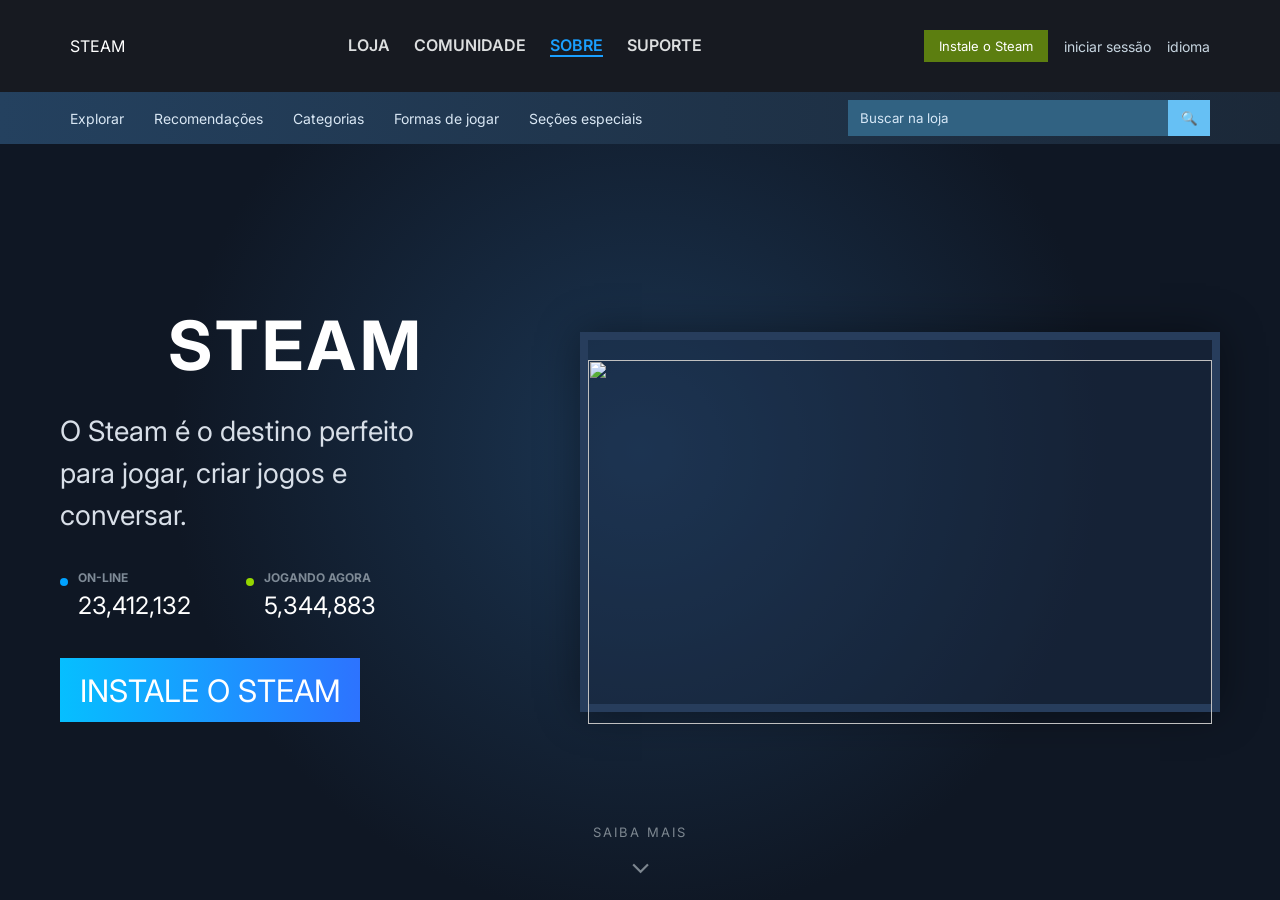
==== index2.html @ 326760f1 "adicionado mais 2 paginas" ====
<!DOCTYPE html>
<html lang="pt-BR">
<head>
  <meta charset="UTF-8">
  <meta name="viewport" content="width=device-width, initial-scale=1.0">

  <title>Steam Replica</title>

  <link rel="stylesheet" href="style2.css">

  <link rel="preconnect" href="https://fonts.googleapis.com">
  <link rel="preconnect" href="https://fonts.gstatic.com" crossorigin>

  <link href="https://fonts.googleapis.com/css2?family=Inter:wght@400;500;600;700&display=swap" rel="stylesheet">
</head>
<body>

  <header class="topbar">

    <div class="left-nav">

        <span>STEAM</span>
      </div>

      <nav>
        <a href="#">LOJA</a>
        <a href="#">COMUNIDADE</a>
        <a class="active" href="#">SOBRE</a>
        <a href="#">SUPORTE</a>
      </nav>

    </div>

    <div class="right-nav">

      <button class="install-btn">
        Instale o Steam
      </button>

      <a href="#">iniciar sessão</a>
      <a href="#">idioma</a>

    </div>

  </header>

  <section class="subnav">

    <div class="sub-links">
      <a href="#">Explorar</a>
      <a href="#">Recomendações</a>
      <a href="#">Categorias</a>
      <a href="#">Formas de jogar</a>
      <a href="#">Seções especiais</a>
    </div>

    <div class="search-box">
      <input type="text" placeholder="Buscar na loja">
      <button>🔍</button>
    </div>

  </section>

  <main class="hero">

    <div class="hero-left">

      <div class="steam-title">

        <img
          src="https://upload.wikimedia.org/wikipedia/commons/8/83/Steam_icon_logo.svg"
          alt=""
        >

        <h1>STEAM</h1>

      </div>

      <p class="description">
        O Steam é o destino perfeito para jogar,
        criar jogos e conversar.
      </p>

      <div class="stats">

        <div class="stat">
          <span class="dot blue"></span>

          <div>
            <h3>ON-LINE</h3>
            <p>23,412,132</p>
          </div>
        </div>

        <div class="stat">
          <span class="dot green"></span>

          <div>
            <h3>JOGANDO AGORA</h3>
            <p>5,344,883</p>
          </div>
        </div>

      </div>

      <button class="big-install">
        INSTALE O STEAM
      </button>

      <div class="platforms">

        </div>

      </div>

    </div>

    <div class="hero-right">

      <div class="monitor">

        <img
          src="https://shared.cloudflare.steamstatic.com/store_item_assets/steam/clusters/frontpage/4c9e89b297b8b3f53c08c5b1/movie480_vp9.webm?t=1726167806"
          alt=""
        >

        <div class="fake-screen">
          <img
            src="https://images.unsplash.com/photo-1542751110-97427bbecf20?q=80&w=1200&auto=format&fit=crop"
            alt=""
          >
        </div>

      </div>

    </div>

  </main>

  <div class="learn-more">
    <p>SAIBA MAIS</p>
    <span>⌄</span>
  </div>

</body>
</html>
---- style2.css ----
*{
  margin: 0;
  padding: 0;
  box-sizing: border-box;
  font-family: "Inter", sans-serif;
}

body{
  background:
    radial-gradient(circle at center, #1b3552 0%, #0f1724 60%),
    #0b111b;

  min-height: 100vh;
  overflow-x: hidden;
  color: white;
}



.topbar{
  width: 100%;
  height: 92px;

  background: #171a21;

  display: flex;
  justify-content: space-between;
  align-items: center;

  padding: 0 70px;
}

.left-nav{
  display: flex;
  align-items: center;
  gap: 45px;
}

.logo{
  display: flex;
  align-items: center;
  gap: 12px;
}

.logo img{
  width: 42px;
  filter: brightness(0) invert(1);
}

.logo span{
  font-size: 33px;
  font-weight: 700;
  letter-spacing: 2px;
}

nav{
  display: flex;
  gap: 24px;
}

nav a{
  text-decoration: none;
  color: #dcdedf;
  font-weight: 600;
  transition: .2s;
}

nav a:hover{
  color: white;
}

nav .active{
  color: #1a9fff;
  border-bottom: 2px solid #1a9fff;
}



.right-nav{
  display: flex;
  align-items: center;
  gap: 16px;
}

.right-nav a{
  color: #c7d5e0;
  text-decoration: none;
  font-size: 14px;
}

.install-btn{
  background: #5c7e10;
  border: none;

  color: white;

  padding: 8px 15px;

  font-size: 13px;

  cursor: pointer;
}



.subnav{
  height: 52px;

  background: linear-gradient(
    90deg,
    #24415f,
    #1b2838
  );

  display: flex;
  justify-content: space-between;
  align-items: center;

  padding: 0 70px;
}

.sub-links{
  display: flex;
  gap: 30px;
}

.sub-links a{
  text-decoration: none;
  color: #d9e7f4;
  font-size: 14px;
}

.search-box{
  display: flex;
}

.search-box input{
  width: 320px;
  height: 36px;

  background: #316282;

  border: none;
  outline: none;

  color: white;

  padding: 0 12px;
}

.search-box input::placeholder{
  color: #d7e8f7;
}

.search-box button{
  width: 42px;

  border: none;

  background: #66c0f4;

  cursor: pointer;
}



.hero{
  width: 100%;
  min-height: calc(100vh - 144px);

  display: flex;
  justify-content: center;
  align-items: center;
  gap: 120px;

  padding: 60px;
}

.hero-left{
  width: 420px;
}

.steam-title{
  display: flex;
  align-items: center;
  gap: 18px;

  margin-bottom: 24px;
}

.steam-title img{
  width: 90px;
  filter: brightness(0) invert(1);
}

.steam-title h1{
  font-size: 68px;
  letter-spacing: 4px;
}

.description{
  font-size: 28px;
  line-height: 1.5;

  color: #d8dfe8;

  margin-bottom: 34px;
}



.stats{
  display: flex;
  gap: 55px;

  margin-bottom: 38px;
}

.stat{
  display: flex;
  align-items: flex-start;
  gap: 10px;
}

.dot{
  width: 8px;
  height: 8px;

  border-radius: 50%;

  margin-top: 8px;
}

.blue{
  background: #00a2ff;
}

.green{
  background: #95d600;
}

.stat h3{
  color: #7e8a96;
  font-size: 12px;
  margin-bottom: 6px;
}

.stat p{
  font-size: 24px;
}



.big-install{
  width: 300px;
  height: 64px;

  border: none;

  background: linear-gradient(
    90deg,
    #06bfff,
    #2d73ff
  );

  color: white;
  font-size: 31px;

  cursor: pointer;

  margin-bottom: 18px;
}



.platforms{
  display: flex;
  align-items: center;
  gap: 18px;

  color: #9ea7b0;
}

.icons{
  display: flex;
  gap: 14px;
  font-size: 24px;
}



.hero-right{
  position: relative;
}

.monitor{
  width: 640px;
  height: 380px;

  border: 8px solid #273d5c;

  position: relative;

  background: rgba(30,50,80,.4);

  box-shadow: 0 0 40px rgba(0,0,0,.4);
}

.fake-screen{
  width: 100%;
  height: 100%;
}

.fake-screen img{
  width: 100%;
  height: 100%;

  object-fit: cover;
}


.learn-more{
  width: 100%;

  text-align: center;

  position: absolute;
  bottom: 20px;

  color: #7d8790;
}

.learn-more p{
  margin-bottom: 6px;
  letter-spacing: 2px;
  font-size: 13px;
}

.learn-more span{
  font-size: 28px;
}


@media(max-width: 1200px){

  .hero{
    flex-direction: column;
    text-align: center;
  }

  .steam-title{
    justify-content: center;
  }

  .stats{
    justify-content: center;
  }

  .platforms{
    justify-content: center;
  }

  .monitor{
    width: 90vw;
    height: auto;
    aspect-ratio: 16/9;
  }
}

@media(max-width: 900px){

  .topbar{
    height: auto;
    padding: 20px;
    flex-direction: column;
    gap: 20px;
  }

  .left-nav{
    flex-direction: column;
  }

  nav{
    flex-wrap: wrap;
    justify-content: center;
  }

  .subnav{
    height: auto;
    padding: 20px;
    flex-direction: column;
    gap: 20px;
  }

  .sub-links{
    flex-wrap: wrap;
    justify-content: center;
  }

  .search-box input{
    width: 220px;
  }

  .steam-title h1{
    font-size: 42px;
  }

  .description{
    font-size: 22px;
  }

  .big-install{
    width: 100%;
    font-size: 24px;
  }
}
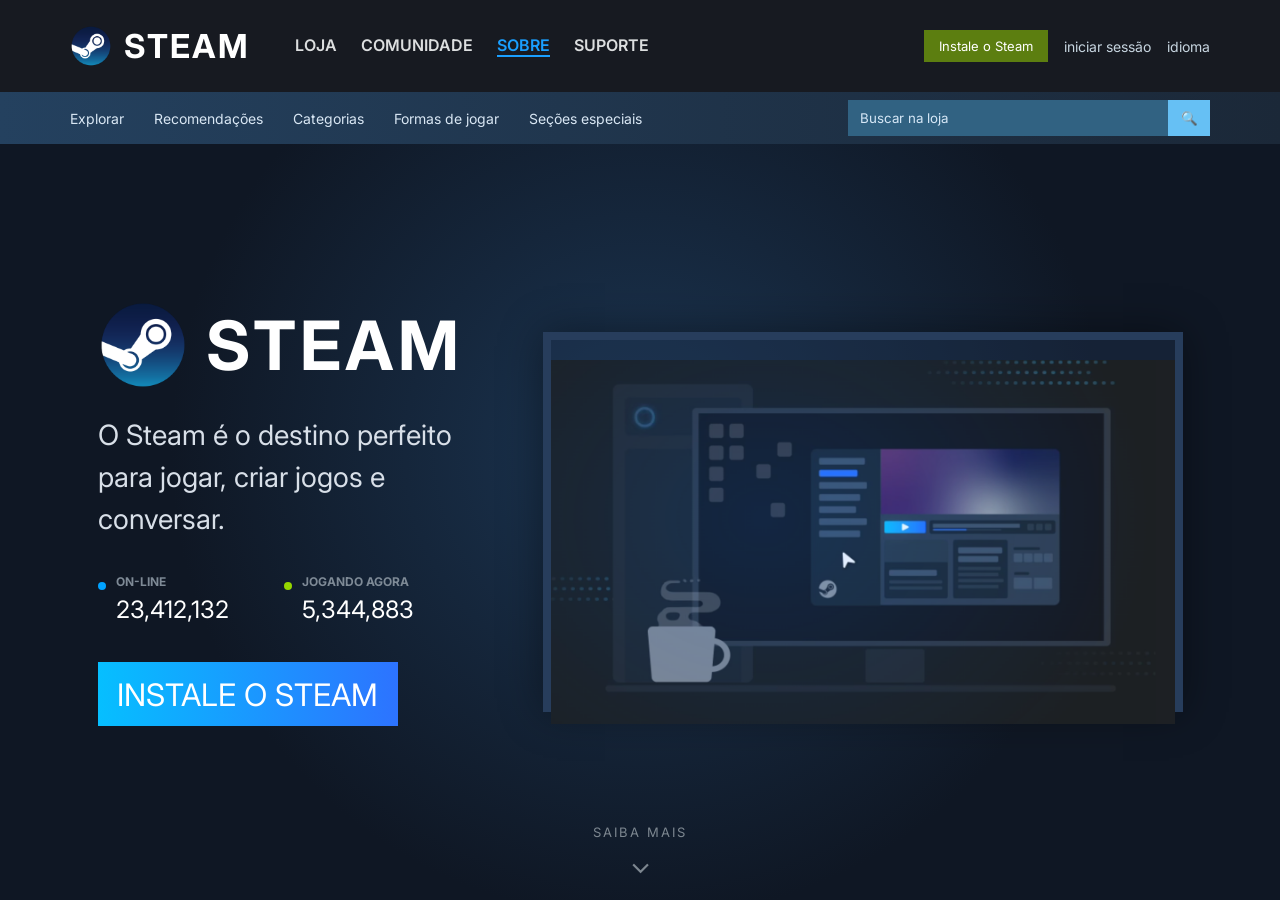
==== commit dee56aad: "ajustes finais" ====
--- a/index2.html
+++ b/index2.html
@@ -16,20 +16,21 @@
 <body>
 
   <header class="topbar">
+<div class="left-nav">
 
-    <div class="left-nav">
+  <div class="logo">
+    <img src="logo.png" alt="">
+    <span>STEAM</span>
+  </div>
 
-        <span>STEAM</span>
-      </div>
+  <nav>
+    <a href="#">LOJA</a>
+    <a href="#">COMUNIDADE</a>
+    <a class="active" href="#">SOBRE</a>
+    <a href="#">SUPORTE</a>
+  </nav>
 
-      <nav>
-        <a href="#">LOJA</a>
-        <a href="#">COMUNIDADE</a>
-        <a class="active" href="#">SOBRE</a>
-        <a href="#">SUPORTE</a>
-      </nav>
-
-    </div>
+</div>
 
     <div class="right-nav">
 
@@ -67,11 +68,7 @@
 
       <div class="steam-title">
 
-        <img
-          src="https://upload.wikimedia.org/wikipedia/commons/8/83/Steam_icon_logo.svg"
-          alt=""
-        >
-
+      <img src="logo.png" alt="">
         <h1>STEAM</h1>
 
       </div>
@@ -126,7 +123,7 @@
 
         <div class="fake-screen">
           <img
-            src="https://images.unsplash.com/photo-1542751110-97427bbecf20?q=80&w=1200&auto=format&fit=crop"
+            src="fake.png"
             alt=""
           >
         </div>
--- a/style2.css
+++ b/style2.css
@@ -44,7 +44,6 @@
 
 .logo img{
   width: 42px;
-  filter: brightness(0) invert(1);
 }
 
 .logo span{
@@ -171,9 +170,13 @@
   display: flex;
   justify-content: center;
   align-items: center;
-  gap: 120px;
-
-  padding: 60px;
+
+  gap: 80px;
+
+  padding: 60px 100px;
+
+  max-width: 1400px;
+  margin: 0 auto;
 }
 
 .hero-left{
@@ -190,7 +193,9 @@
 
 .steam-title img{
   width: 90px;
-  filter: brightness(0) invert(1);
+  height: 90px;
+
+  object-fit: contain;
 }
 
 .steam-title h1{
